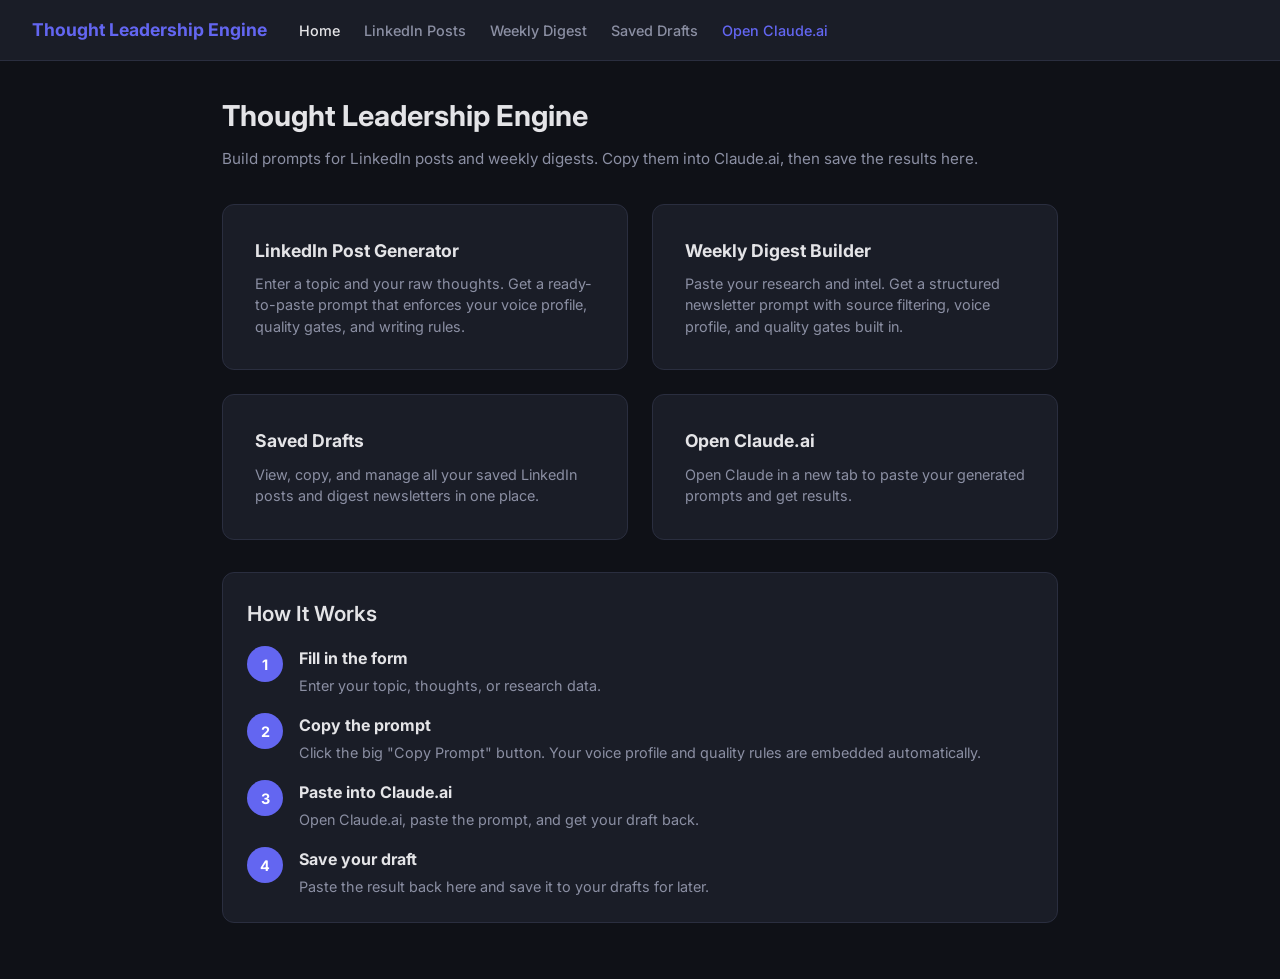
==== docs/index.html @ ade29a4f "Add static site for GitHub Pages — no server needed, just a URL Single-page app with tabs for Linked" ====
<!DOCTYPE html>
<html lang="en">
<head>
    <meta charset="UTF-8">
    <meta name="viewport" content="width=device-width, initial-scale=1.0">
    <title>Thought Leadership Engine</title>
    <link rel="preconnect" href="https://fonts.googleapis.com">
    <link href="https://fonts.googleapis.com/css2?family=Inter:wght@400;500;600;700&display=swap" rel="stylesheet">
    <link rel="stylesheet" href="style.css">
</head>
<body>

<nav>
    <a href="#" class="logo" onclick="showTab('home'); return false;">Thought Leadership Engine</a>
    <div class="nav-links">
        <a href="#" data-tab="home" class="active" onclick="showTab('home'); return false;">Home</a>
        <a href="#" data-tab="linkedin" onclick="showTab('linkedin'); return false;">LinkedIn Posts</a>
        <a href="#" data-tab="digest" onclick="showTab('digest'); return false;">Weekly Digest</a>
        <a href="#" data-tab="drafts" onclick="showTab('drafts'); return false;">Saved Drafts</a>
        <a href="https://claude.ai" target="_blank" rel="noopener" class="claude-link">Open Claude.ai</a>
    </div>
    <button class="mobile-menu-btn" onclick="toggleMobileMenu()" aria-label="Menu">&#9776;</button>
</nav>

<!-- ========== HOME TAB ========== -->
<div id="tab-home" class="tab-content active">
    <div class="container">
        <h1>Thought Leadership Engine</h1>
        <p class="subtitle">Build prompts for LinkedIn posts and weekly digests. Copy them into Claude.ai, then save the results here.</p>

        <div class="feature-grid">
            <a href="#" class="feature-card" onclick="showTab('linkedin'); return false;">
                <h3>LinkedIn Post Generator</h3>
                <p>Enter a topic and your raw thoughts. Get a ready-to-paste prompt that enforces your voice profile, quality gates, and writing rules.</p>
            </a>
            <a href="#" class="feature-card" onclick="showTab('digest'); return false;">
                <h3>Weekly Digest Builder</h3>
                <p>Paste your research and intel. Get a structured newsletter prompt with source filtering, voice profile, and quality gates built in.</p>
            </a>
            <a href="#" class="feature-card" onclick="showTab('drafts'); return false;">
                <h3>Saved Drafts</h3>
                <p>View, copy, and manage all your saved LinkedIn posts and digest newsletters in one place.</p>
            </a>
            <a href="https://claude.ai" target="_blank" rel="noopener" class="feature-card">
                <h3>Open Claude.ai</h3>
                <p>Open Claude in a new tab to paste your generated prompts and get results.</p>
            </a>
        </div>

        <div class="card" style="margin-top: 2rem;">
            <h2>How It Works</h2>
            <div class="how-it-works">
                <div class="step-item">
                    <span class="step-number">1</span>
                    <div>
                        <strong>Fill in the form</strong>
                        <p class="step-desc">Enter your topic, thoughts, or research data.</p>
                    </div>
                </div>
                <div class="step-item">
                    <span class="step-number">2</span>
                    <div>
                        <strong>Copy the prompt</strong>
                        <p class="step-desc">Click the big "Copy Prompt" button. Your voice profile and quality rules are embedded automatically.</p>
                    </div>
                </div>
                <div class="step-item">
                    <span class="step-number">3</span>
                    <div>
                        <strong>Paste into Claude.ai</strong>
                        <p class="step-desc">Open Claude.ai, paste the prompt, and get your draft back.</p>
                    </div>
                </div>
                <div class="step-item">
                    <span class="step-number">4</span>
                    <div>
                        <strong>Save your draft</strong>
                        <p class="step-desc">Paste the result back here and save it to your drafts for later.</p>
                    </div>
                </div>
            </div>
        </div>
    </div>
</div>

<!-- ========== LINKEDIN TAB ========== -->
<div id="tab-linkedin" class="tab-content">
    <div class="container">
        <h1>LinkedIn Post Generator</h1>
        <p class="subtitle">Build a prompt with your voice profile and quality gates baked in. Copy it, paste into Claude.ai, then save the result.</p>

        <!-- Step 1: Build Prompt -->
        <div class="card">
            <h2><span class="step-badge">Step 1</span> Build Your Prompt</h2>
            <div class="form-group">
                <label for="li-topic">Topic *</label>
                <input type="text" id="li-topic" placeholder="e.g., Why most AI strategies fail at the implementation layer">
            </div>
            <div class="form-group">
                <label for="li-thoughts">Raw Thoughts / Notes (optional)</label>
                <textarea id="li-thoughts" placeholder="Dump any rough ideas, data points, or angles here..."></textarea>
            </div>
            <div class="form-row">
                <div class="form-group">
                    <label for="li-tone">Tone Adjustment (optional)</label>
                    <input type="text" id="li-tone" placeholder="e.g., more provocative, more analytical">
                </div>
                <div class="form-group">
                    <label for="li-variants">Number of Variants</label>
                    <select id="li-variants">
                        <option value="1">1 variant</option>
                        <option value="2">2 variants</option>
                        <option value="3" selected>3 variants</option>
                    </select>
                </div>
            </div>
            <button class="btn btn-primary" onclick="generateLinkedInPrompt()">Generate Prompt</button>
        </div>

        <!-- Prompt Output -->
        <div id="li-prompt-section" class="card" style="display:none;">
            <h2><span class="step-badge">Step 2</span> Copy &amp; Paste into Claude.ai</h2>
            <p class="step-instruction">Click the button below to copy the full prompt, then paste it into <a href="https://claude.ai" target="_blank" rel="noopener">Claude.ai</a>.</p>
            <div class="result-box" id="li-prompt-output"></div>
            <div class="btn-group">
                <button class="btn btn-primary btn-large copy-prompt-btn" onclick="copyPrompt('li-prompt-output', this)">Copy Prompt to Clipboard</button>
                <a href="https://claude.ai" target="_blank" rel="noopener" class="btn btn-secondary">Open Claude.ai</a>
            </div>
        </div>

        <!-- Step 3: Save Result -->
        <div id="li-save-section" class="card">
            <h2><span class="step-badge">Step 3</span> Save Claude's Response</h2>
            <p class="step-instruction">After Claude generates your post(s), paste the final version here to save it.</p>
            <div class="form-group">
                <label for="li-result">Paste Claude's Response</label>
                <textarea id="li-result" rows="8" placeholder="Paste the LinkedIn post that Claude generated..."></textarea>
            </div>
            <button class="btn btn-primary" onclick="saveLinkedInDraft()">Save to Drafts</button>
            <div id="li-save-msg"></div>
        </div>

        <!-- Refinement -->
        <div class="card">
            <h2><span class="step-badge">Refine</span> Revise a Draft</h2>
            <p class="step-instruction">Have a draft that needs tweaking? Paste it below with your feedback to generate a refinement prompt.</p>
            <div class="form-group">
                <label for="li-refine-draft">Original Draft</label>
                <textarea id="li-refine-draft" rows="6" placeholder="Paste the draft you want to refine..."></textarea>
            </div>
            <div class="form-group">
                <label for="li-refine-feedback">Your Feedback</label>
                <textarea id="li-refine-feedback" rows="4" placeholder="e.g., Make the opening sharper, add a specific data point about market size..."></textarea>
            </div>
            <button class="btn btn-secondary" onclick="generateLinkedInRefinePrompt()">Generate Refinement Prompt</button>

            <div id="li-refine-section" style="display:none; margin-top:1rem;">
                <div class="result-box" id="li-refine-output"></div>
                <div class="btn-group">
                    <button class="btn btn-primary btn-large copy-prompt-btn" onclick="copyPrompt('li-refine-output', this)">Copy Refinement Prompt</button>
                    <a href="https://claude.ai" target="_blank" rel="noopener" class="btn btn-secondary">Open Claude.ai</a>
                </div>
            </div>
        </div>
    </div>
</div>

<!-- ========== DIGEST TAB ========== -->
<div id="tab-digest" class="tab-content">
    <div class="container">
        <h1>Weekly Digest Builder</h1>
        <p class="subtitle">Paste your research and intel to generate a newsletter prompt with source filtering and voice profile.</p>

        <!-- Step 1: Input Intel -->
        <div class="card">
            <h2><span class="step-badge">Step 1</span> Paste Your Research / Intel</h2>
            <div class="form-group">
                <label for="dg-intel">Raw Intelligence Data *</label>
                <textarea id="dg-intel" rows="10" placeholder="Paste articles, notes, data points, funding announcements, product launches, etc."></textarea>
            </div>
            <div class="form-group">
                <label for="dg-focus">Custom Focus Area This Week (optional)</label>
                <input type="text" id="dg-focus" placeholder="e.g., Enterprise AI adoption, SaaS consolidation">
            </div>
            <button class="btn btn-primary" onclick="generateDigestPrompt()">Generate Digest Prompt</button>
        </div>

        <!-- Prompt Output -->
        <div id="dg-prompt-section" class="card" style="display:none;">
            <h2><span class="step-badge">Step 2</span> Copy &amp; Paste into Claude.ai</h2>
            <p class="step-instruction">Click the button below to copy the full digest prompt, then paste it into <a href="https://claude.ai" target="_blank" rel="noopener">Claude.ai</a>.</p>
            <div class="result-box" id="dg-prompt-output"></div>
            <div class="btn-group">
                <button class="btn btn-primary btn-large copy-prompt-btn" onclick="copyPrompt('dg-prompt-output', this)">Copy Prompt to Clipboard</button>
                <a href="https://claude.ai" target="_blank" rel="noopener" class="btn btn-secondary">Open Claude.ai</a>
            </div>
        </div>

        <!-- Step 3: Save Result -->
        <div id="dg-save-section" class="card">
            <h2><span class="step-badge">Step 3</span> Save Claude's Response</h2>
            <p class="step-instruction">After Claude generates your digest, paste the final version here to save it.</p>
            <div class="form-group">
                <label for="dg-result">Paste Claude's Response</label>
                <textarea id="dg-result" rows="10" placeholder="Paste the digest that Claude generated..."></textarea>
            </div>
            <button class="btn btn-primary" onclick="saveDigestDraft()">Save to Drafts</button>
            <div id="dg-save-msg"></div>
        </div>

        <!-- Refinement -->
        <div class="card">
            <h2><span class="step-badge">Refine</span> Revise a Digest</h2>
            <p class="step-instruction">Have a digest that needs tweaking? Paste it below with your feedback.</p>
            <div class="form-group">
                <label for="dg-refine-draft">Original Digest</label>
                <textarea id="dg-refine-draft" rows="6" placeholder="Paste the digest you want to refine..."></textarea>
            </div>
            <div class="form-group">
                <label for="dg-refine-feedback">Your Feedback</label>
                <textarea id="dg-refine-feedback" rows="4" placeholder="e.g., Sharpen the headline insight, add more context to Deal Flow section..."></textarea>
            </div>
            <button class="btn btn-secondary" onclick="generateDigestRefinePrompt()">Generate Refinement Prompt</button>

            <div id="dg-refine-section" style="display:none; margin-top:1rem;">
                <div class="result-box" id="dg-refine-output"></div>
                <div class="btn-group">
                    <button class="btn btn-primary btn-large copy-prompt-btn" onclick="copyPrompt('dg-refine-output', this)">Copy Refinement Prompt</button>
                    <a href="https://claude.ai" target="_blank" rel="noopener" class="btn btn-secondary">Open Claude.ai</a>
                </div>
            </div>
        </div>
    </div>
</div>

<!-- ========== DRAFTS TAB ========== -->
<div id="tab-drafts" class="tab-content">
    <div class="container">
        <h1>Saved Drafts</h1>
        <p class="subtitle">All your saved LinkedIn posts and digest newsletters. Stored in your browser's local storage.</p>

        <div class="draft-filters">
            <button class="btn btn-secondary filter-btn active" data-filter="all" onclick="filterDrafts('all', this)">All</button>
            <button class="btn btn-secondary filter-btn" data-filter="linkedin" onclick="filterDrafts('linkedin', this)">LinkedIn</button>
            <button class="btn btn-secondary filter-btn" data-filter="digest" onclick="filterDrafts('digest', this)">Digest</button>
        </div>

        <div id="drafts-list" class="card">
            <p class="empty-state">No saved drafts yet. Generate a post or digest and save it here.</p>
        </div>
    </div>
</div>

<!-- Draft View Modal -->
<div id="draft-modal" class="modal" style="display:none;">
    <div class="modal-content">
        <div class="modal-header">
            <h2 id="modal-title">Draft</h2>
            <button class="btn btn-secondary" onclick="closeModal()">&times; Close</button>
        </div>
        <div class="modal-meta" id="modal-meta"></div>
        <div class="result-box" id="modal-body"></div>
        <div class="btn-group">
            <button class="btn btn-primary" onclick="copyPrompt('modal-body', this)">Copy Content</button>
            <button class="btn btn-danger" id="modal-delete-btn">Delete Draft</button>
        </div>
    </div>
</div>

<script src="app.js"></script>
</body>
</html>
---- docs/style.css ----
:root {
    --bg: #0f1117;
    --surface: #1a1d27;
    --surface-hover: #22263a;
    --border: #2a2e3f;
    --text: #e4e4e7;
    --text-muted: #8b8fa3;
    --accent: #6366f1;
    --accent-hover: #818cf8;
    --warning: #f59e0b;
    --danger: #ef4444;
    --success: #22c55e;
}

* {
    margin: 0;
    padding: 0;
    box-sizing: border-box;
}

body {
    font-family: 'Inter', -apple-system, BlinkMacSystemFont, 'Segoe UI', sans-serif;
    background: var(--bg);
    color: var(--text);
    line-height: 1.6;
    min-height: 100vh;
}

/* Navigation */
nav {
    background: var(--surface);
    border-bottom: 1px solid var(--border);
    padding: 1rem 2rem;
    display: flex;
    align-items: center;
    gap: 2rem;
    position: sticky;
    top: 0;
    z-index: 100;
}

nav .logo {
    font-size: 1.1rem;
    font-weight: 700;
    color: var(--accent);
    text-decoration: none;
    white-space: nowrap;
}

nav .nav-links {
    display: flex;
    gap: 1.5rem;
    align-items: center;
}

nav a {
    color: var(--text-muted);
    text-decoration: none;
    font-size: 0.9rem;
    font-weight: 500;
    transition: color 0.2s;
}

nav a:hover, nav a.active {
    color: var(--text);
}

nav .claude-link {
    color: var(--accent);
    margin-left: auto;
}

nav .claude-link:hover {
    color: var(--accent-hover);
}

.mobile-menu-btn {
    display: none;
    background: none;
    border: 1px solid var(--border);
    color: var(--text);
    font-size: 1.3rem;
    padding: 0.3rem 0.6rem;
    border-radius: 6px;
    cursor: pointer;
    margin-left: auto;
}

/* Main layout */
.container {
    max-width: 900px;
    margin: 0 auto;
    padding: 2rem;
}

/* Tab system */
.tab-content {
    display: none;
}

.tab-content.active {
    display: block;
}

h1 {
    font-size: 1.8rem;
    font-weight: 700;
    margin-bottom: 0.5rem;
}

h2 {
    font-size: 1.3rem;
    font-weight: 600;
    margin-bottom: 1rem;
}

.subtitle {
    color: var(--text-muted);
    font-size: 0.95rem;
    margin-bottom: 2rem;
}

/* Cards */
.card {
    background: var(--surface);
    border: 1px solid var(--border);
    border-radius: 12px;
    padding: 1.5rem;
    margin-bottom: 1.5rem;
}

.card h2 {
    margin-bottom: 1rem;
}

/* Forms */
.form-group {
    margin-bottom: 1rem;
}

label {
    display: block;
    font-size: 0.85rem;
    font-weight: 600;
    color: var(--text-muted);
    margin-bottom: 0.4rem;
    text-transform: uppercase;
    letter-spacing: 0.05em;
}

input[type="text"],
textarea,
select {
    width: 100%;
    padding: 0.75rem 1rem;
    background: var(--bg);
    border: 1px solid var(--border);
    border-radius: 8px;
    color: var(--text);
    font-size: 0.95rem;
    font-family: inherit;
    transition: border-color 0.2s;
}

input[type="text"]:focus,
textarea:focus,
select:focus {
    outline: none;
    border-color: var(--accent);
}

textarea {
    min-height: 120px;
    resize: vertical;
}

.form-row {
    display: grid;
    grid-template-columns: 1fr 1fr;
    gap: 1rem;
}

/* Buttons */
button, .btn {
    display: inline-flex;
    align-items: center;
    justify-content: center;
    gap: 0.5rem;
    padding: 0.7rem 1.5rem;
    border: none;
    border-radius: 8px;
    font-size: 0.9rem;
    font-weight: 600;
    cursor: pointer;
    transition: all 0.2s;
    text-decoration: none;
    font-family: inherit;
}

.btn-primary {
    background: var(--accent);
    color: white;
}

.btn-primary:hover {
    background: var(--accent-hover);
}

.btn-secondary {
    background: var(--surface-hover);
    color: var(--text);
    border: 1px solid var(--border);
}

.btn-secondary:hover {
    border-color: var(--text-muted);
}

.btn-danger {
    background: transparent;
    color: var(--danger);
    border: 1px solid var(--danger);
}

.btn-danger:hover {
    background: var(--danger);
    color: white;
}

.btn-group {
    display: flex;
    gap: 0.75rem;
    margin-top: 1rem;
    flex-wrap: wrap;
}

.btn-large {
    padding: 0.9rem 2rem;
    font-size: 1rem;
}

/* Copy prompt button - prominent style */
.copy-prompt-btn {
    position: relative;
}

.copy-prompt-btn.copied {
    background: var(--success);
}

/* Results */
.result-box {
    background: var(--bg);
    border: 1px solid var(--border);
    border-radius: 8px;
    padding: 1.5rem;
    margin: 1rem 0;
    white-space: pre-wrap;
    font-size: 0.9rem;
    line-height: 1.7;
    max-height: 500px;
    overflow-y: auto;
    word-wrap: break-word;
}

/* Alerts */
.warning {
    background: rgba(245, 158, 11, 0.1);
    border: 1px solid rgba(245, 158, 11, 0.3);
    border-radius: 8px;
    padding: 0.75rem 1rem;
    margin-bottom: 1rem;
    font-size: 0.9rem;
    color: var(--warning);
}

.error {
    background: rgba(239, 68, 68, 0.1);
    border: 1px solid rgba(239, 68, 68, 0.3);
    border-radius: 8px;
    padding: 0.75rem 1rem;
    margin-bottom: 1rem;
    font-size: 0.9rem;
    color: var(--danger);
}

.success {
    background: rgba(34, 197, 94, 0.1);
    border: 1px solid rgba(34, 197, 94, 0.3);
    border-radius: 8px;
    padding: 0.75rem 1rem;
    margin-bottom: 1rem;
    font-size: 0.9rem;
    color: var(--success);
}

/* Badge */
.badge {
    display: inline-block;
    padding: 0.2rem 0.6rem;
    border-radius: 4px;
    font-size: 0.75rem;
    font-weight: 600;
    text-transform: uppercase;
}

.badge-linkedin {
    background: rgba(99, 102, 241, 0.15);
    color: var(--accent);
}

.badge-digest {
    background: rgba(34, 197, 94, 0.15);
    color: var(--success);
}

/* Step badges */
.step-badge {
    display: inline-block;
    background: var(--accent);
    color: white;
    padding: 0.15rem 0.6rem;
    border-radius: 4px;
    font-size: 0.75rem;
    font-weight: 700;
    text-transform: uppercase;
    margin-right: 0.5rem;
    vertical-align: middle;
}

.step-instruction {
    color: var(--text-muted);
    font-size: 0.9rem;
    margin-bottom: 1rem;
}

.step-instruction a {
    color: var(--accent);
    text-decoration: none;
}

.step-instruction a:hover {
    text-decoration: underline;
}

/* Home page */
.feature-grid {
    display: grid;
    grid-template-columns: 1fr 1fr;
    gap: 1.5rem;
    margin-top: 2rem;
}

.feature-card {
    background: var(--surface);
    border: 1px solid var(--border);
    border-radius: 12px;
    padding: 2rem;
    text-decoration: none;
    color: var(--text);
    transition: all 0.2s;
}

.feature-card:hover {
    border-color: var(--accent);
    transform: translateY(-2px);
}

.feature-card h3 {
    font-size: 1.1rem;
    margin-bottom: 0.5rem;
}

.feature-card p {
    font-size: 0.9rem;
    color: var(--text-muted);
    line-height: 1.5;
}

/* How it works */
.how-it-works {
    display: flex;
    flex-direction: column;
    gap: 1rem;
}

.step-item {
    display: flex;
    align-items: flex-start;
    gap: 1rem;
}

.step-number {
    display: flex;
    align-items: center;
    justify-content: center;
    min-width: 36px;
    height: 36px;
    border-radius: 50%;
    background: var(--accent);
    color: white;
    font-weight: 700;
    font-size: 0.9rem;
    flex-shrink: 0;
}

.step-item strong {
    display: block;
    margin-bottom: 0.15rem;
}

.step-desc {
    color: var(--text-muted);
    font-size: 0.9rem;
}

/* Draft filters */
.draft-filters {
    display: flex;
    gap: 0.5rem;
    margin-bottom: 1rem;
}

.filter-btn.active {
    background: var(--accent);
    color: white;
    border-color: var(--accent);
}

/* Drafts list */
.draft-item {
    display: flex;
    align-items: center;
    justify-content: space-between;
    padding: 1rem;
    border-bottom: 1px solid var(--border);
    transition: background 0.2s;
    cursor: pointer;
    gap: 1rem;
}

.draft-item:last-child {
    border-bottom: none;
}

.draft-item:hover {
    background: var(--surface-hover);
}

.draft-info {
    flex: 1;
    min-width: 0;
}

.draft-info .date {
    font-size: 0.8rem;
    color: var(--text-muted);
}

.draft-info .preview {
    font-size: 0.9rem;
    color: var(--text);
    margin-top: 0.25rem;
    display: -webkit-box;
    -webkit-line-clamp: 2;
    -webkit-box-orient: vertical;
    overflow: hidden;
}

.draft-actions {
    display: flex;
    gap: 0.5rem;
    flex-shrink: 0;
}

.empty-state {
    text-align: center;
    color: var(--text-muted);
    padding: 2rem 1rem;
    font-size: 0.95rem;
}

/* Modal */
.modal {
    position: fixed;
    top: 0;
    left: 0;
    right: 0;
    bottom: 0;
    background: rgba(0, 0, 0, 0.7);
    z-index: 200;
    display: flex;
    align-items: center;
    justify-content: center;
    padding: 2rem;
}

.modal-content {
    background: var(--surface);
    border: 1px solid var(--border);
    border-radius: 12px;
    padding: 2rem;
    max-width: 800px;
    width: 100%;
    max-height: 80vh;
    overflow-y: auto;
}

.modal-header {
    display: flex;
    align-items: center;
    justify-content: space-between;
    margin-bottom: 1rem;
}

.modal-meta {
    font-size: 0.85rem;
    color: var(--text-muted);
    margin-bottom: 1rem;
}

/* Select styling */
select {
    appearance: none;
    background-image: url("data:image/svg+xml,%3Csvg xmlns='http://www.w3.org/2000/svg' width='12' height='12' fill='%238b8fa3' viewBox='0 0 16 16'%3E%3Cpath d='M8 11L3 6h10z'/%3E%3C/svg%3E");
    background-repeat: no-repeat;
    background-position: right 1rem center;
    padding-right: 2.5rem;
}

/* Responsive */
@media (max-width: 768px) {
    .container {
        padding: 1rem;
    }

    .feature-grid {
        grid-template-columns: 1fr;
    }

    .form-row {
        grid-template-columns: 1fr;
    }

    nav {
        padding: 0.75rem 1rem;
        gap: 1rem;
    }

    nav .nav-links {
        display: none;
        position: absolute;
        top: 100%;
        left: 0;
        right: 0;
        background: var(--surface);
        border-bottom: 1px solid var(--border);
        flex-direction: column;
        padding: 1rem 1.5rem;
        gap: 1rem;
    }

    nav .nav-links.open {
        display: flex;
    }

    .mobile-menu-btn {
        display: block;
    }

    h1 {
        font-size: 1.4rem;
    }

    .modal {
        padding: 1rem;
    }

    .modal-content {
        padding: 1.25rem;
    }

    .btn-large {
        width: 100%;
    }

    .btn-group {
        flex-direction: column;
    }
}
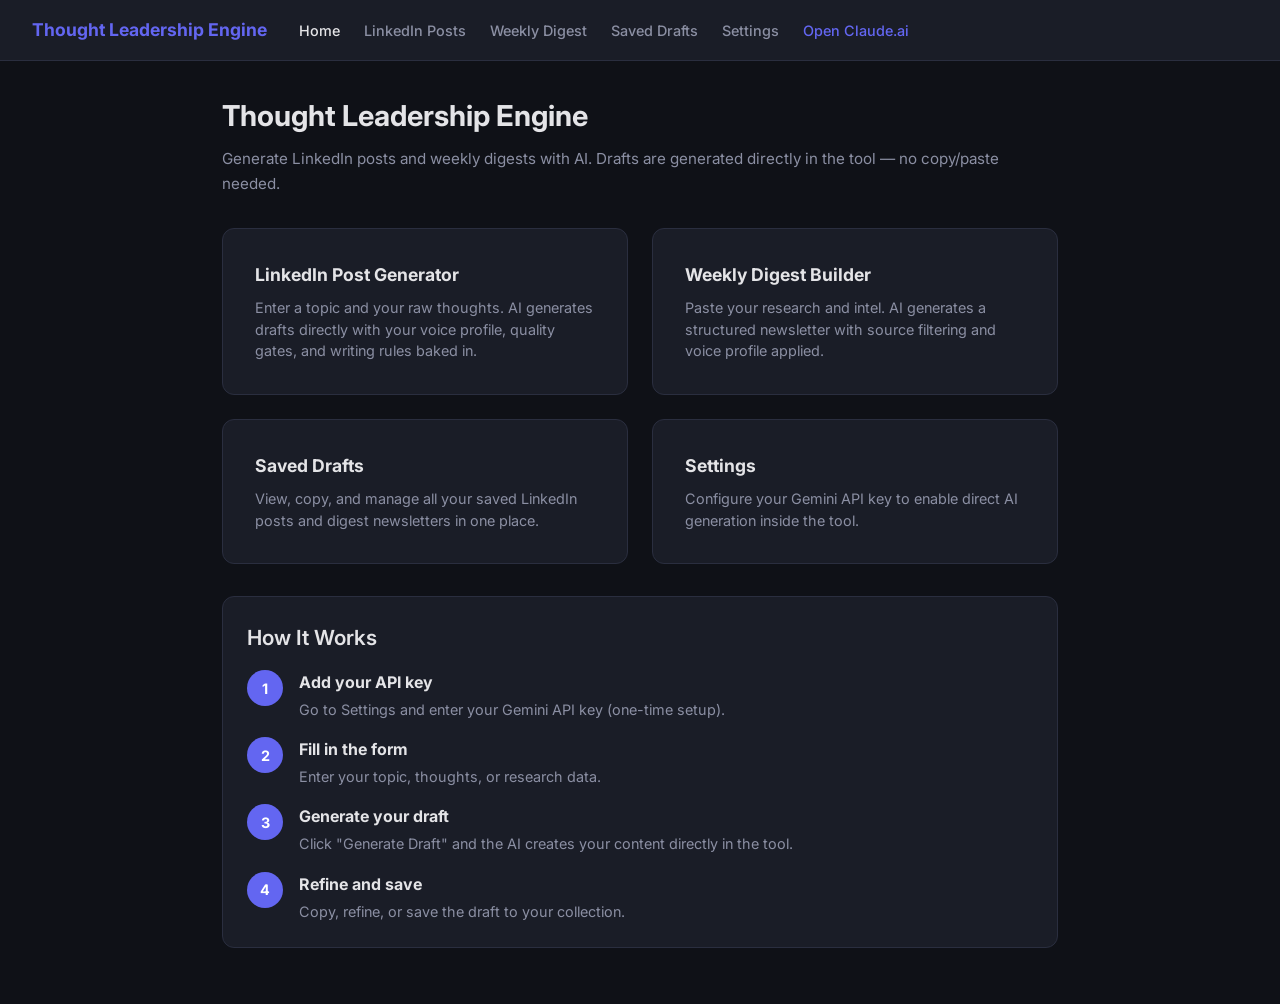
==== commit 4d4cd82b: "Wire up Gemini Flash API for direct draft generation Drafts now generate inside the tool — no copy/p" ====
--- a/docs/index.html
+++ b/docs/index.html
@@ -17,6 +17,7 @@
         <a href="#" data-tab="linkedin" onclick="showTab('linkedin'); return false;">LinkedIn Posts</a>
         <a href="#" data-tab="digest" onclick="showTab('digest'); return false;">Weekly Digest</a>
         <a href="#" data-tab="drafts" onclick="showTab('drafts'); return false;">Saved Drafts</a>
+        <a href="#" data-tab="settings" onclick="showTab('settings'); return false;">Settings</a>
         <a href="https://claude.ai" target="_blank" rel="noopener" class="claude-link">Open Claude.ai</a>
     </div>
     <button class="mobile-menu-btn" onclick="toggleMobileMenu()" aria-label="Menu">&#9776;</button>
@@ -26,24 +27,24 @@
 <div id="tab-home" class="tab-content active">
     <div class="container">
         <h1>Thought Leadership Engine</h1>
-        <p class="subtitle">Build prompts for LinkedIn posts and weekly digests. Copy them into Claude.ai, then save the results here.</p>
+        <p class="subtitle">Generate LinkedIn posts and weekly digests with AI. Drafts are generated directly in the tool — no copy/paste needed.</p>
 
         <div class="feature-grid">
             <a href="#" class="feature-card" onclick="showTab('linkedin'); return false;">
                 <h3>LinkedIn Post Generator</h3>
-                <p>Enter a topic and your raw thoughts. Get a ready-to-paste prompt that enforces your voice profile, quality gates, and writing rules.</p>
+                <p>Enter a topic and your raw thoughts. AI generates drafts directly with your voice profile, quality gates, and writing rules baked in.</p>
             </a>
             <a href="#" class="feature-card" onclick="showTab('digest'); return false;">
                 <h3>Weekly Digest Builder</h3>
-                <p>Paste your research and intel. Get a structured newsletter prompt with source filtering, voice profile, and quality gates built in.</p>
+                <p>Paste your research and intel. AI generates a structured newsletter with source filtering and voice profile applied.</p>
             </a>
             <a href="#" class="feature-card" onclick="showTab('drafts'); return false;">
                 <h3>Saved Drafts</h3>
                 <p>View, copy, and manage all your saved LinkedIn posts and digest newsletters in one place.</p>
             </a>
-            <a href="https://claude.ai" target="_blank" rel="noopener" class="feature-card">
-                <h3>Open Claude.ai</h3>
-                <p>Open Claude in a new tab to paste your generated prompts and get results.</p>
+            <a href="#" class="feature-card" onclick="showTab('settings'); return false;">
+                <h3>Settings</h3>
+                <p>Configure your Gemini API key to enable direct AI generation inside the tool.</p>
             </a>
         </div>
 
@@ -53,29 +54,29 @@
                 <div class="step-item">
                     <span class="step-number">1</span>
                     <div>
+                        <strong>Add your API key</strong>
+                        <p class="step-desc">Go to Settings and enter your Gemini API key (one-time setup).</p>
+                    </div>
+                </div>
+                <div class="step-item">
+                    <span class="step-number">2</span>
+                    <div>
                         <strong>Fill in the form</strong>
                         <p class="step-desc">Enter your topic, thoughts, or research data.</p>
                     </div>
                 </div>
                 <div class="step-item">
-                    <span class="step-number">2</span>
-                    <div>
-                        <strong>Copy the prompt</strong>
-                        <p class="step-desc">Click the big "Copy Prompt" button. Your voice profile and quality rules are embedded automatically.</p>
-                    </div>
-                </div>
-                <div class="step-item">
                     <span class="step-number">3</span>
                     <div>
-                        <strong>Paste into Claude.ai</strong>
-                        <p class="step-desc">Open Claude.ai, paste the prompt, and get your draft back.</p>
+                        <strong>Generate your draft</strong>
+                        <p class="step-desc">Click "Generate Draft" and the AI creates your content directly in the tool.</p>
                     </div>
                 </div>
                 <div class="step-item">
                     <span class="step-number">4</span>
                     <div>
-                        <strong>Save your draft</strong>
-                        <p class="step-desc">Paste the result back here and save it to your drafts for later.</p>
+                        <strong>Refine and save</strong>
+                        <p class="step-desc">Copy, refine, or save the draft to your collection.</p>
                     </div>
                 </div>
             </div>
@@ -87,11 +88,13 @@
 <div id="tab-linkedin" class="tab-content">
     <div class="container">
         <h1>LinkedIn Post Generator</h1>
-        <p class="subtitle">Build a prompt with your voice profile and quality gates baked in. Copy it, paste into Claude.ai, then save the result.</p>
+        <p class="subtitle">Enter your topic and thoughts. AI generates drafts directly with your voice profile and quality gates.</p>
+
+        <div id="li-api-notice"></div>
 
         <!-- Step 1: Build Prompt -->
         <div class="card">
-            <h2><span class="step-badge">Step 1</span> Build Your Prompt</h2>
+            <h2><span class="step-badge">Step 1</span> Build Your Post</h2>
             <div class="form-group">
                 <label for="li-topic">Topic *</label>
                 <input type="text" id="li-topic" placeholder="e.g., Why most AI strategies fail at the implementation layer">
@@ -114,10 +117,25 @@
                     </select>
                 </div>
             </div>
-            <button class="btn btn-primary" onclick="generateLinkedInPrompt()">Generate Prompt</button>
-        </div>
-
-        <!-- Prompt Output -->
+            <button class="btn btn-primary" id="li-generate-btn" onclick="generateLinkedInDraft()">Generate Draft</button>
+        </div>
+
+        <!-- Generated Output -->
+        <div id="li-output-section" class="card" style="display:none;">
+            <h2><span class="step-badge">Step 2</span> Your Generated Draft</h2>
+            <div id="li-loading" class="loading-container" style="display:none;">
+                <div class="spinner"></div>
+                <p>Generating your LinkedIn post...</p>
+            </div>
+            <div id="li-error-msg"></div>
+            <div class="result-box generated-output" id="li-generated-output" style="display:none;"></div>
+            <div id="li-output-actions" class="btn-group" style="display:none;">
+                <button class="btn btn-primary copy-prompt-btn" onclick="copyPrompt('li-generated-output', this)">Copy Draft</button>
+                <button class="btn btn-primary" onclick="saveGeneratedLinkedIn()">Save to Drafts</button>
+            </div>
+        </div>
+
+        <!-- Fallback: Manual copy/paste (shown when no API key) -->
         <div id="li-prompt-section" class="card" style="display:none;">
             <h2><span class="step-badge">Step 2</span> Copy &amp; Paste into Claude.ai</h2>
             <p class="step-instruction">Click the button below to copy the full prompt, then paste it into <a href="https://claude.ai" target="_blank" rel="noopener">Claude.ai</a>.</p>
@@ -128,8 +146,8 @@
             </div>
         </div>
 
-        <!-- Step 3: Save Result -->
-        <div id="li-save-section" class="card">
+        <!-- Save manual result -->
+        <div id="li-save-section" class="card" style="display:none;">
             <h2><span class="step-badge">Step 3</span> Save Claude's Response</h2>
             <p class="step-instruction">After Claude generates your post(s), paste the final version here to save it.</p>
             <div class="form-group">
@@ -143,7 +161,7 @@
         <!-- Refinement -->
         <div class="card">
             <h2><span class="step-badge">Refine</span> Revise a Draft</h2>
-            <p class="step-instruction">Have a draft that needs tweaking? Paste it below with your feedback to generate a refinement prompt.</p>
+            <p class="step-instruction">Have a draft that needs tweaking? Paste it below with your feedback.</p>
             <div class="form-group">
                 <label for="li-refine-draft">Original Draft</label>
                 <textarea id="li-refine-draft" rows="6" placeholder="Paste the draft you want to refine..."></textarea>
@@ -152,13 +170,26 @@
                 <label for="li-refine-feedback">Your Feedback</label>
                 <textarea id="li-refine-feedback" rows="4" placeholder="e.g., Make the opening sharper, add a specific data point about market size..."></textarea>
             </div>
-            <button class="btn btn-secondary" onclick="generateLinkedInRefinePrompt()">Generate Refinement Prompt</button>
+            <button class="btn btn-secondary" id="li-refine-btn" onclick="generateLinkedInRefine()">Refine Draft</button>
 
             <div id="li-refine-section" style="display:none; margin-top:1rem;">
-                <div class="result-box" id="li-refine-output"></div>
-                <div class="btn-group">
-                    <button class="btn btn-primary btn-large copy-prompt-btn" onclick="copyPrompt('li-refine-output', this)">Copy Refinement Prompt</button>
-                    <a href="https://claude.ai" target="_blank" rel="noopener" class="btn btn-secondary">Open Claude.ai</a>
+                <div id="li-refine-loading" class="loading-container" style="display:none;">
+                    <div class="spinner"></div>
+                    <p>Refining your draft...</p>
+                </div>
+                <div id="li-refine-error-msg"></div>
+                <div class="result-box generated-output" id="li-refine-output" style="display:none;"></div>
+                <div id="li-refine-actions" class="btn-group" style="display:none;">
+                    <button class="btn btn-primary copy-prompt-btn" onclick="copyPrompt('li-refine-output', this)">Copy Refined Draft</button>
+                    <button class="btn btn-primary" onclick="saveGeneratedRefine('linkedin')">Save to Drafts</button>
+                </div>
+                <!-- Fallback for manual refine -->
+                <div id="li-refine-fallback" style="display:none;">
+                    <div class="result-box" id="li-refine-prompt-output"></div>
+                    <div class="btn-group">
+                        <button class="btn btn-primary btn-large copy-prompt-btn" onclick="copyPrompt('li-refine-prompt-output', this)">Copy Refinement Prompt</button>
+                        <a href="https://claude.ai" target="_blank" rel="noopener" class="btn btn-secondary">Open Claude.ai</a>
+                    </div>
                 </div>
             </div>
         </div>
@@ -169,7 +200,9 @@
 <div id="tab-digest" class="tab-content">
     <div class="container">
         <h1>Weekly Digest Builder</h1>
-        <p class="subtitle">Paste your research and intel to generate a newsletter prompt with source filtering and voice profile.</p>
+        <p class="subtitle">Paste your research and intel. AI generates a structured newsletter with source filtering and voice profile.</p>
+
+        <div id="dg-api-notice"></div>
 
         <!-- Step 1: Input Intel -->
         <div class="card">
@@ -182,10 +215,25 @@
                 <label for="dg-focus">Custom Focus Area This Week (optional)</label>
                 <input type="text" id="dg-focus" placeholder="e.g., Enterprise AI adoption, SaaS consolidation">
             </div>
-            <button class="btn btn-primary" onclick="generateDigestPrompt()">Generate Digest Prompt</button>
-        </div>
-
-        <!-- Prompt Output -->
+            <button class="btn btn-primary" id="dg-generate-btn" onclick="generateDigestDraft()">Generate Draft</button>
+        </div>
+
+        <!-- Generated Output -->
+        <div id="dg-output-section" class="card" style="display:none;">
+            <h2><span class="step-badge">Step 2</span> Your Generated Digest</h2>
+            <div id="dg-loading" class="loading-container" style="display:none;">
+                <div class="spinner"></div>
+                <p>Generating your weekly digest...</p>
+            </div>
+            <div id="dg-error-msg"></div>
+            <div class="result-box generated-output" id="dg-generated-output" style="display:none;"></div>
+            <div id="dg-output-actions" class="btn-group" style="display:none;">
+                <button class="btn btn-primary copy-prompt-btn" onclick="copyPrompt('dg-generated-output', this)">Copy Draft</button>
+                <button class="btn btn-primary" onclick="saveGeneratedDigest()">Save to Drafts</button>
+            </div>
+        </div>
+
+        <!-- Fallback: Manual copy/paste -->
         <div id="dg-prompt-section" class="card" style="display:none;">
             <h2><span class="step-badge">Step 2</span> Copy &amp; Paste into Claude.ai</h2>
             <p class="step-instruction">Click the button below to copy the full digest prompt, then paste it into <a href="https://claude.ai" target="_blank" rel="noopener">Claude.ai</a>.</p>
@@ -196,8 +244,8 @@
             </div>
         </div>
 
-        <!-- Step 3: Save Result -->
-        <div id="dg-save-section" class="card">
+        <!-- Save manual result -->
+        <div id="dg-save-section" class="card" style="display:none;">
             <h2><span class="step-badge">Step 3</span> Save Claude's Response</h2>
             <p class="step-instruction">After Claude generates your digest, paste the final version here to save it.</p>
             <div class="form-group">
@@ -220,13 +268,26 @@
                 <label for="dg-refine-feedback">Your Feedback</label>
                 <textarea id="dg-refine-feedback" rows="4" placeholder="e.g., Sharpen the headline insight, add more context to Deal Flow section..."></textarea>
             </div>
-            <button class="btn btn-secondary" onclick="generateDigestRefinePrompt()">Generate Refinement Prompt</button>
+            <button class="btn btn-secondary" id="dg-refine-btn" onclick="generateDigestRefine()">Refine Draft</button>
 
             <div id="dg-refine-section" style="display:none; margin-top:1rem;">
-                <div class="result-box" id="dg-refine-output"></div>
-                <div class="btn-group">
-                    <button class="btn btn-primary btn-large copy-prompt-btn" onclick="copyPrompt('dg-refine-output', this)">Copy Refinement Prompt</button>
-                    <a href="https://claude.ai" target="_blank" rel="noopener" class="btn btn-secondary">Open Claude.ai</a>
+                <div id="dg-refine-loading" class="loading-container" style="display:none;">
+                    <div class="spinner"></div>
+                    <p>Refining your digest...</p>
+                </div>
+                <div id="dg-refine-error-msg"></div>
+                <div class="result-box generated-output" id="dg-refine-output" style="display:none;"></div>
+                <div id="dg-refine-actions" class="btn-group" style="display:none;">
+                    <button class="btn btn-primary copy-prompt-btn" onclick="copyPrompt('dg-refine-output', this)">Copy Refined Draft</button>
+                    <button class="btn btn-primary" onclick="saveGeneratedRefine('digest')">Save to Drafts</button>
+                </div>
+                <!-- Fallback for manual refine -->
+                <div id="dg-refine-fallback" style="display:none;">
+                    <div class="result-box" id="dg-refine-prompt-output"></div>
+                    <div class="btn-group">
+                        <button class="btn btn-primary btn-large copy-prompt-btn" onclick="copyPrompt('dg-refine-prompt-output', this)">Copy Refinement Prompt</button>
+                        <a href="https://claude.ai" target="_blank" rel="noopener" class="btn btn-secondary">Open Claude.ai</a>
+                    </div>
                 </div>
             </div>
         </div>
@@ -247,6 +308,59 @@
 
         <div id="drafts-list" class="card">
             <p class="empty-state">No saved drafts yet. Generate a post or digest and save it here.</p>
+        </div>
+    </div>
+</div>
+
+<!-- ========== SETTINGS TAB ========== -->
+<div id="tab-settings" class="tab-content">
+    <div class="container">
+        <h1>Settings</h1>
+        <p class="subtitle">Configure your API key for direct AI generation.</p>
+
+        <div class="card">
+            <h2>Gemini API Key</h2>
+            <p class="step-instruction">Enter your Google Gemini API key to enable direct draft generation. Your key is stored locally in your browser and never sent anywhere except the Gemini API.</p>
+            <div class="api-key-status" id="api-key-status"></div>
+            <div class="form-group">
+                <label for="settings-api-key">API Key</label>
+                <div class="api-key-input-row">
+                    <input type="password" id="settings-api-key" placeholder="Enter your Gemini API key...">
+                    <button class="btn btn-secondary btn-icon" onclick="toggleApiKeyVisibility()" id="toggle-key-btn" title="Show/hide key">Show</button>
+                </div>
+            </div>
+            <div class="btn-group">
+                <button class="btn btn-primary" onclick="saveApiKey()">Save Key</button>
+                <button class="btn btn-danger" onclick="clearApiKey()">Remove Key</button>
+            </div>
+            <div id="settings-msg"></div>
+        </div>
+
+        <div class="card">
+            <h2>How to get a Gemini API Key</h2>
+            <div class="how-it-works">
+                <div class="step-item">
+                    <span class="step-number">1</span>
+                    <div>
+                        <strong>Go to Google AI Studio</strong>
+                        <p class="step-desc">Visit <a href="https://aistudio.google.com/apikey" target="_blank" rel="noopener" style="color: var(--accent);">aistudio.google.com/apikey</a></p>
+                    </div>
+                </div>
+                <div class="step-item">
+                    <span class="step-number">2</span>
+                    <div>
+                        <strong>Create an API key</strong>
+                        <p class="step-desc">Click "Create API key" and select a project (or create a new one).</p>
+                    </div>
+                </div>
+                <div class="step-item">
+                    <span class="step-number">3</span>
+                    <div>
+                        <strong>Copy and paste it above</strong>
+                        <p class="step-desc">The free tier includes generous usage for Gemini Flash. No credit card required.</p>
+                    </div>
+                </div>
+            </div>
         </div>
     </div>
 </div>
--- a/docs/style.css
+++ b/docs/style.css
@@ -528,6 +528,118 @@
     padding-right: 2.5rem;
 }
 
+/* Loading spinner */
+.loading-container {
+    display: flex;
+    flex-direction: column;
+    align-items: center;
+    gap: 1rem;
+    padding: 2rem;
+    color: var(--text-muted);
+}
+
+.spinner {
+    width: 40px;
+    height: 40px;
+    border: 3px solid var(--border);
+    border-top-color: var(--accent);
+    border-radius: 50%;
+    animation: spin 0.8s linear infinite;
+}
+
+@keyframes spin {
+    to { transform: rotate(360deg); }
+}
+
+/* Generated output */
+.generated-output {
+    white-space: pre-wrap;
+    line-height: 1.8;
+}
+
+/* API key status */
+.api-key-status {
+    display: flex;
+    align-items: center;
+    gap: 0.5rem;
+    padding: 0.6rem 1rem;
+    border-radius: 8px;
+    font-size: 0.9rem;
+    font-weight: 500;
+    margin-bottom: 1rem;
+}
+
+.api-key-status.status-ok {
+    background: rgba(34, 197, 94, 0.1);
+    border: 1px solid rgba(34, 197, 94, 0.3);
+    color: var(--success);
+}
+
+.api-key-status.status-missing {
+    background: rgba(239, 68, 68, 0.1);
+    border: 1px solid rgba(239, 68, 68, 0.3);
+    color: var(--danger);
+}
+
+.status-icon {
+    font-size: 1.1rem;
+}
+
+/* API key input row */
+.api-key-input-row {
+    display: flex;
+    gap: 0.5rem;
+}
+
+.api-key-input-row input {
+    flex: 1;
+    padding: 0.75rem 1rem;
+    background: var(--bg);
+    border: 1px solid var(--border);
+    border-radius: 8px;
+    color: var(--text);
+    font-size: 0.95rem;
+    font-family: inherit;
+    transition: border-color 0.2s;
+}
+
+.api-key-input-row input:focus {
+    outline: none;
+    border-color: var(--accent);
+}
+
+.btn-icon {
+    padding: 0.7rem 1rem;
+    white-space: nowrap;
+}
+
+/* API notice banner */
+.api-notice {
+    background: rgba(99, 102, 241, 0.08);
+    border: 1px solid rgba(99, 102, 241, 0.25);
+    border-radius: 8px;
+    padding: 0.75rem 1rem;
+    margin-bottom: 1.5rem;
+    font-size: 0.9rem;
+    color: var(--text-muted);
+    line-height: 1.5;
+}
+
+.api-notice a {
+    color: var(--accent);
+    text-decoration: none;
+    font-weight: 500;
+}
+
+.api-notice a:hover {
+    text-decoration: underline;
+}
+
+/* Settings nav indicator */
+nav a[data-tab="settings"] {
+    position: relative;
+}
+
 /* Responsive */
 @media (max-width: 768px) {
     .container {
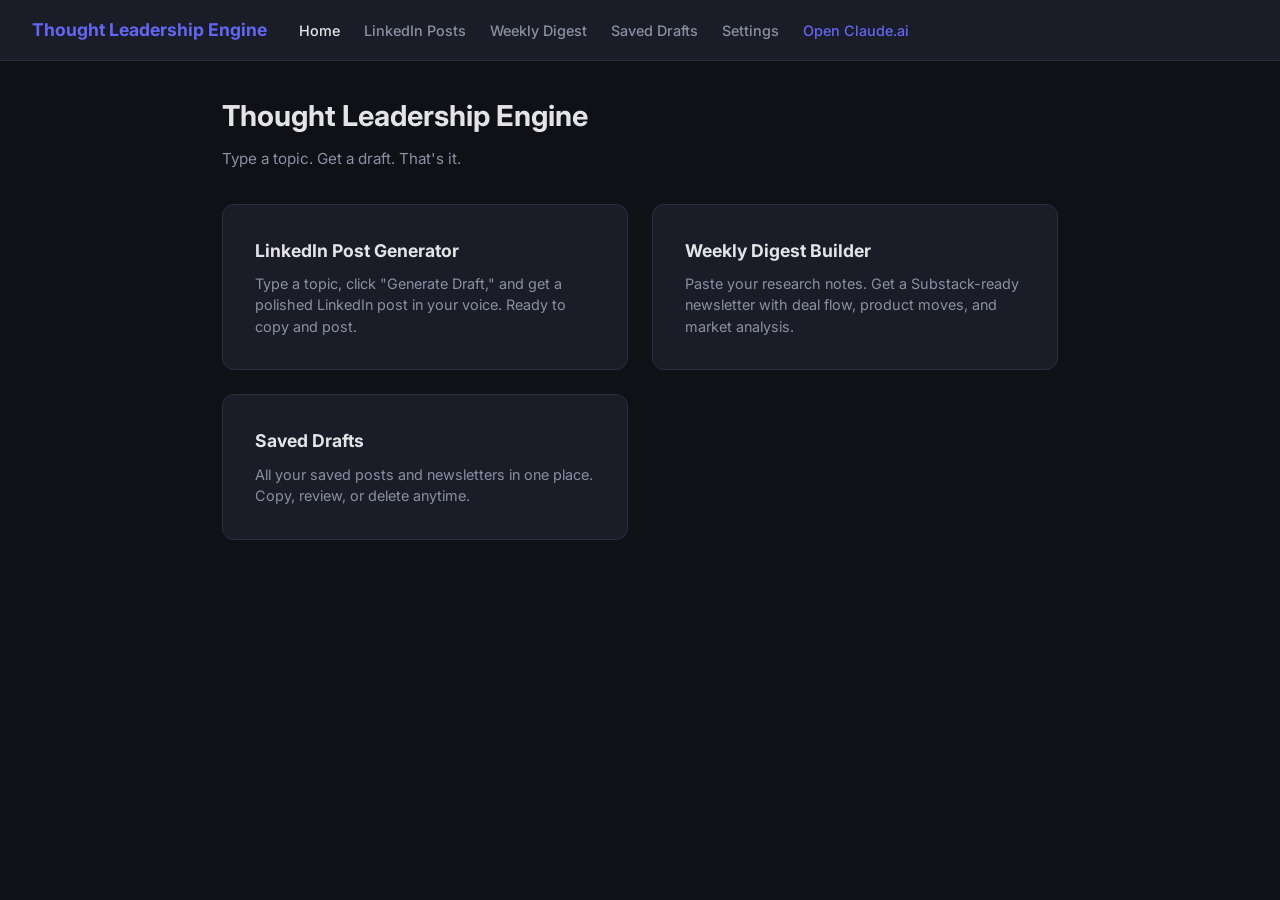
==== commit 94a7e6bc: "Pre-configure Gemini API key and simplify home page API key is auto-loaded on first visit — zero set" ====
--- a/docs/index.html
+++ b/docs/index.html
@@ -27,59 +27,21 @@
 <div id="tab-home" class="tab-content active">
     <div class="container">
         <h1>Thought Leadership Engine</h1>
-        <p class="subtitle">Generate LinkedIn posts and weekly digests with AI. Drafts are generated directly in the tool — no copy/paste needed.</p>
+        <p class="subtitle">Type a topic. Get a draft. That's it.</p>
 
         <div class="feature-grid">
             <a href="#" class="feature-card" onclick="showTab('linkedin'); return false;">
                 <h3>LinkedIn Post Generator</h3>
-                <p>Enter a topic and your raw thoughts. AI generates drafts directly with your voice profile, quality gates, and writing rules baked in.</p>
+                <p>Type a topic, click "Generate Draft," and get a polished LinkedIn post in your voice. Ready to copy and post.</p>
             </a>
             <a href="#" class="feature-card" onclick="showTab('digest'); return false;">
                 <h3>Weekly Digest Builder</h3>
-                <p>Paste your research and intel. AI generates a structured newsletter with source filtering and voice profile applied.</p>
+                <p>Paste your research notes. Get a Substack-ready newsletter with deal flow, product moves, and market analysis.</p>
             </a>
             <a href="#" class="feature-card" onclick="showTab('drafts'); return false;">
                 <h3>Saved Drafts</h3>
-                <p>View, copy, and manage all your saved LinkedIn posts and digest newsletters in one place.</p>
+                <p>All your saved posts and newsletters in one place. Copy, review, or delete anytime.</p>
             </a>
-            <a href="#" class="feature-card" onclick="showTab('settings'); return false;">
-                <h3>Settings</h3>
-                <p>Configure your Gemini API key to enable direct AI generation inside the tool.</p>
-            </a>
-        </div>
-
-        <div class="card" style="margin-top: 2rem;">
-            <h2>How It Works</h2>
-            <div class="how-it-works">
-                <div class="step-item">
-                    <span class="step-number">1</span>
-                    <div>
-                        <strong>Add your API key</strong>
-                        <p class="step-desc">Go to Settings and enter your Gemini API key (one-time setup).</p>
-                    </div>
-                </div>
-                <div class="step-item">
-                    <span class="step-number">2</span>
-                    <div>
-                        <strong>Fill in the form</strong>
-                        <p class="step-desc">Enter your topic, thoughts, or research data.</p>
-                    </div>
-                </div>
-                <div class="step-item">
-                    <span class="step-number">3</span>
-                    <div>
-                        <strong>Generate your draft</strong>
-                        <p class="step-desc">Click "Generate Draft" and the AI creates your content directly in the tool.</p>
-                    </div>
-                </div>
-                <div class="step-item">
-                    <span class="step-number">4</span>
-                    <div>
-                        <strong>Refine and save</strong>
-                        <p class="step-desc">Copy, refine, or save the draft to your collection.</p>
-                    </div>
-                </div>
-            </div>
         </div>
     </div>
 </div>
